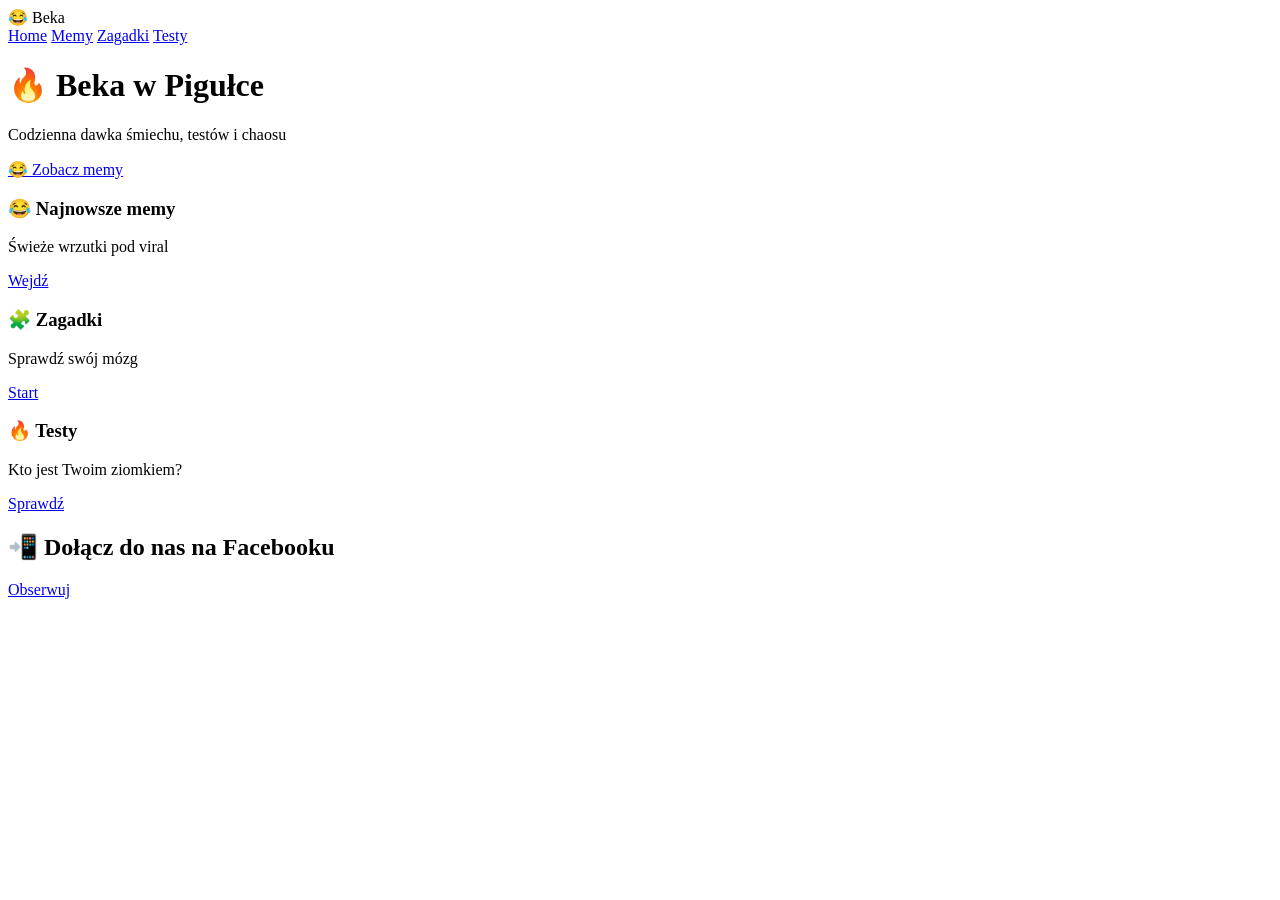
==== index.html @ a9243039 "Add files via upload" ====
<!DOCTYPE html>
<html lang="pl">
<head>
<meta charset="UTF-8">
<meta name="viewport" content="width=device-width, initial-scale=1.0">
<title>Beka w Pigułce</title>
<link rel="stylesheet" href="css/style.css">
<link href="https://fonts.googleapis.com/css2?family=Poppins:wght@300;500;700&display=swap" rel="stylesheet">
</head>
<body>

<nav>
    <div class="logo">😂 Beka</div>
    <div class="menu">
        <a href="index.html">Home</a>
        <a href="memy.html">Memy</a>
        <a href="zagadki.html">Zagadki</a>
        <a href="testy.html">Testy</a>
    </div>
</nav>

<header class="hero">
    <h1>🔥 Beka w Pigułce</h1>
    <p>Codzienna dawka śmiechu, testów i chaosu</p>
    <a href="memy.html" class="btn">😂 Zobacz memy</a>
</header>

<section class="container grid">
    <div class="card">
        <h3>😂 Najnowsze memy</h3>
        <p>Świeże wrzutki pod viral</p>
        <a href="memy.html" class="btn">Wejdź</a>
    </div>

    <div class="card">
        <h3>🧩 Zagadki</h3>
        <p>Sprawdź swój mózg</p>
        <a href="zagadki.html" class="btn">Start</a>
    </div>

    <div class="card">
        <h3>🔥 Testy</h3>
        <p>Kto jest Twoim ziomkiem?</p>
        <a href="testy.html" class="btn">Sprawdź</a>
    </div>
</section>

<section class="cta">
    <h2>📲 Dołącz do nas na Facebooku</h2>
    <a href="#" class="btn big">Obserwuj</a>
</section>

<script src="js/app.js"></script>
</body>
</html>
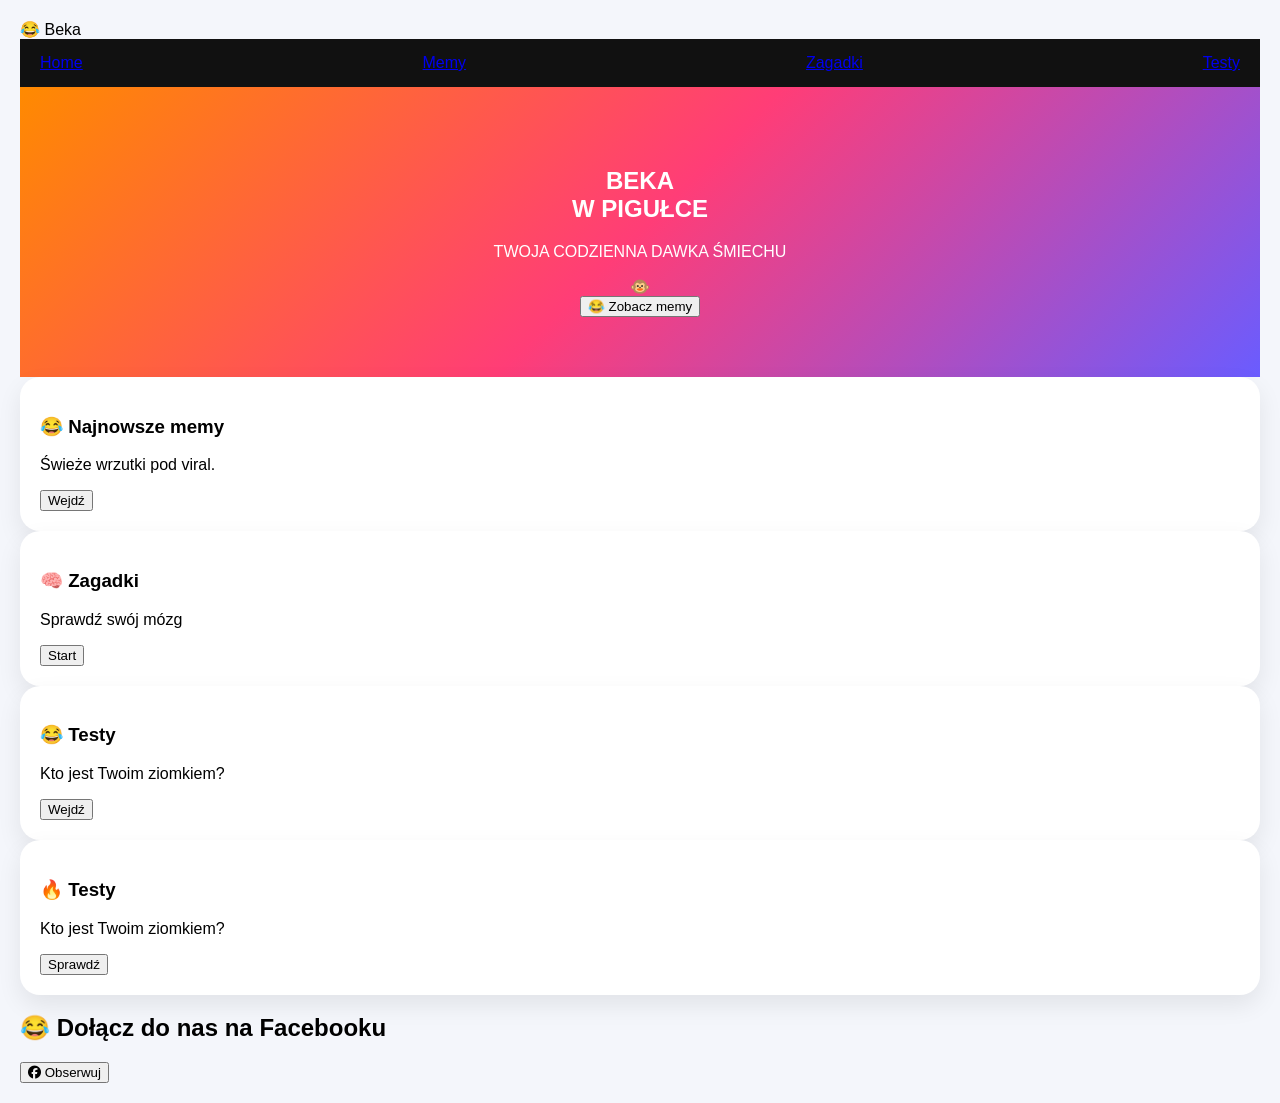
==== commit 20b9182c: "Update index.html" ====
--- a/index.html
+++ b/index.html
@@ -1,55 +1,86 @@
 <!DOCTYPE html>
 <html lang="pl">
 <head>
-<meta charset="UTF-8">
-<meta name="viewport" content="width=device-width, initial-scale=1.0">
-<title>Beka w Pigułce</title>
-<link rel="stylesheet" href="css/style.css">
-<link href="https://fonts.googleapis.com/css2?family=Poppins:wght@300;500;700&display=swap" rel="stylesheet">
+  <meta charset="UTF-8" />
+  <meta name="viewport" content="width=device-width, initial-scale=1.0"/>
+  <title>Beka w Pigułce</title>
+  <link rel="stylesheet" href="style.css" />
+  <link href="https://cdnjs.cloudflare.com/ajax/libs/font-awesome/6.6.0/css/all.min.css" rel="stylesheet">
 </head>
 <body>
+  <!-- Tło z gradientem i gwiazdkami -->
+  <div class="background"></div>
 
-<nav>
-    <div class="logo">😂 Beka</div>
-    <div class="menu">
-        <a href="index.html">Home</a>
-        <a href="memy.html">Memy</a>
-        <a href="zagadki.html">Zagadki</a>
-        <a href="testy.html">Testy</a>
-    </div>
-</nav>
+  <div class="container">
+    <!-- Nagłówek -->
+    <header>
+      <div class="top-bar">
+        <div class="logo">
+          <span class="emoji">😂</span>
+          <span class="title">Beka</span>
+        </div>
+        <nav>
+          <a href="#" class="active">Home</a>
+          <a href="#">Memy</a>
+          <a href="#">Zagadki</a>
+          <a href="#">Testy</a>
+        </nav>
+      </div>
+    </header>
 
-<header class="hero">
-    <h1>🔥 Beka w Pigułce</h1>
-    <p>Codzienna dawka śmiechu, testów i chaosu</p>
-    <a href="memy.html" class="btn">😂 Zobacz memy</a>
-</header>
+    <!-- Baner główny -->
+    <section class="hero">
+      <div class="hero-content">
+        <h1>BEKA<br><span class="highlight">W PIGUŁCE</span></h1>
+        <p class="subtitle">TWOJA CODZIENNA DAWKA ŚMIECHU</p>
+        
+        <div class="monkey-container">
+          <!-- Tu możesz wstawić obrazek małpki lub użyć emoji/ikony -->
+          <div class="monkey">🐵</div>
+        </div>
 
-<section class="container grid">
-    <div class="card">
+        <button class="btn-primary" onclick="showMemes()">
+          <span class="emoji">😂</span> Zobacz memy
+        </button>
+      </div>
+    </section>
+
+    <!-- Kafelki -->
+    <section class="cards">
+      <div class="card">
         <h3>😂 Najnowsze memy</h3>
-        <p>Świeże wrzutki pod viral</p>
-        <a href="memy.html" class="btn">Wejdź</a>
-    </div>
+        <p>Świeże wrzutki pod viral.</p>
+        <button class="btn-yellow" onclick="showMemes()">Wejdź</button>
+      </div>
 
-    <div class="card">
-        <h3>🧩 Zagadki</h3>
+      <div class="card">
+        <h3>🧠 Zagadki</h3>
         <p>Sprawdź swój mózg</p>
-        <a href="zagadki.html" class="btn">Start</a>
-    </div>
+        <button class="btn-purple" onclick="startRiddles()">Start</button>
+      </div>
 
-    <div class="card">
+      <div class="card">
+        <h3>😂 Testy</h3>
+        <p>Kto jest Twoim ziomkiem?</p>
+        <button class="btn-yellow" onclick="startTest()">Wejdź</button>
+      </div>
+
+      <div class="card">
         <h3>🔥 Testy</h3>
         <p>Kto jest Twoim ziomkiem?</p>
-        <a href="testy.html" class="btn">Sprawdź</a>
-    </div>
-</section>
+        <button class="btn-orange" onclick="startTest()">Sprawdź</button>
+      </div>
+    </section>
 
-<section class="cta">
-    <h2>📲 Dołącz do nas na Facebooku</h2>
-    <a href="#" class="btn big">Obserwuj</a>
-</section>
+    <!-- Facebook -->
+    <section class="facebook">
+      <h2>😂 Dołącz do nas na Facebooku</h2>
+      <button class="btn-fb" onclick="window.open('https://facebook.com', '_blank')">
+        <i class="fab fa-facebook"></i> Obserwuj
+      </button>
+    </section>
+  </div>
 
-<script src="js/app.js"></script>
+  <script src="script.js"></script>
 </body>
 </html>
--- a/style.css
+++ b/style.css
@@ -0,0 +1,67 @@
+body {
+    margin: 0;
+    font-family: 'Poppins', sans-serif;
+    background: #f4f6fb;
+}
+
+nav {
+    display: flex;
+    justify-content: space-between;
+    padding: 15px 20px;
+    background: #111;
+    color: white;
+}
+
+.menu a {
+    color: white;
+    margin-left: 15px;
+    text-decoration: none;
+}
+
+.hero {
+    text-align: center;
+    padding: 60px 20px;
+    color: white;
+    background: linear-gradient(135deg,#ff8a00,#ff3d77,#6a5cff);
+}
+
+.container {
+    padding: 20px;
+}
+
+.grid {
+    display: grid;
+    grid-template-columns: repeat(auto-fit,minmax(250px,1fr));
+    gap: 20px;
+}
+
+.card {
+    background: white;
+    padding: 20px;
+    border-radius: 20px;
+    box-shadow: 0 10px 25px rgba(0,0,0,0.08);
+    transition: .3s;
+}
+
+.card:hover {
+    transform: translateY(-5px);
+}
+
+.btn {
+    display: inline-block;
+    margin-top: 10px;
+    padding: 10px 20px;
+    border-radius: 25px;
+    background: #ff3d77;
+    color: white;
+    text-decoration: none;
+}
+
+.btn.big {
+    font-size: 18px;
+}
+
+.cta {
+    text-align: center;
+    padding: 40px;
+}
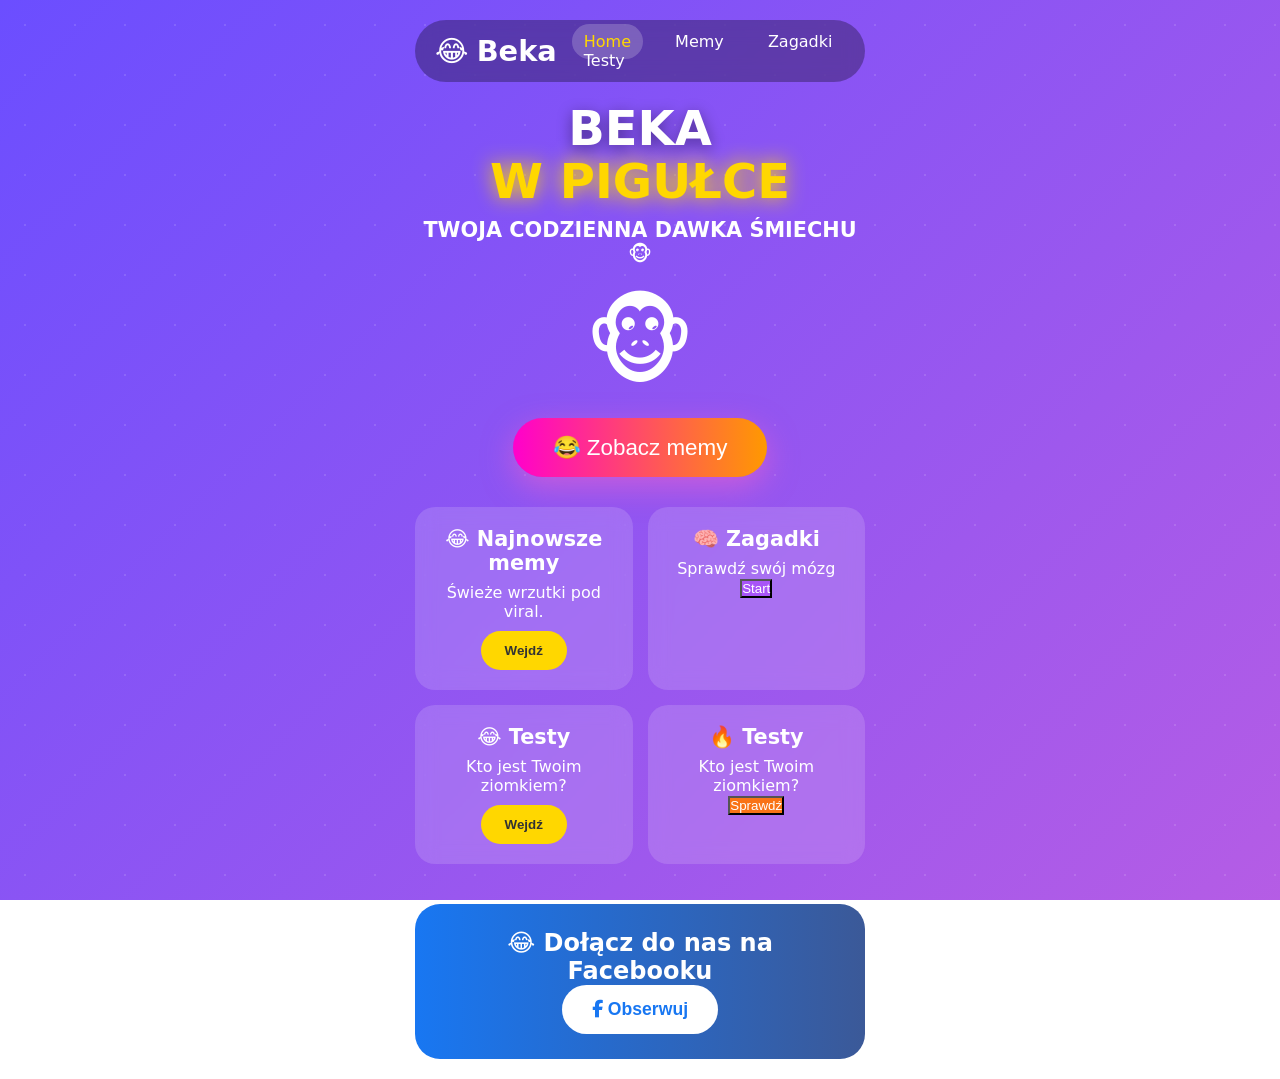
==== commit b99da71b: "Update index.html" ====
--- a/index.html
+++ b/index.html
@@ -6,78 +6,130 @@
   <title>Beka w Pigułce</title>
   <link rel="stylesheet" href="style.css" />
   <link href="https://cdnjs.cloudflare.com/ajax/libs/font-awesome/6.6.0/css/all.min.css" rel="stylesheet">
+  <style>
+    /* Dodatkowe style dla nawigacji i sekcji */
+    .section { display: none; }
+    .section.active { display: block; }
+    
+    .nav a {
+      cursor: pointer;
+      padding: 8px 12px;
+      border-radius: 20px;
+      transition: all 0.3s;
+    }
+    .nav a.active {
+      background: rgba(255,255,255,0.2);
+      color: #ffd700;
+    }
+
+    .meme-grid {
+      display: grid;
+      grid-template-columns: repeat(auto-fill, minmax(140px, 1fr));
+      gap: 12px;
+      margin-top: 15px;
+    }
+    .meme-card {
+      background: rgba(255,255,255,0.1);
+      border-radius: 16px;
+      overflow: hidden;
+      text-align: center;
+      padding: 8px;
+    }
+    .meme-card img {
+      width: 100%;
+      border-radius: 12px;
+    }
+  </style>
 </head>
 <body>
-  <!-- Tło z gradientem i gwiazdkami -->
   <div class="background"></div>
 
   <div class="container">
-    <!-- Nagłówek -->
+    <!-- Top Navigation -->
     <header>
       <div class="top-bar">
         <div class="logo">
           <span class="emoji">😂</span>
           <span class="title">Beka</span>
         </div>
-        <nav>
-          <a href="#" class="active">Home</a>
-          <a href="#">Memy</a>
-          <a href="#">Zagadki</a>
-          <a href="#">Testy</a>
+        <nav class="nav">
+          <a onclick="switchTab(0)" class="active">Home</a>
+          <a onclick="switchTab(1)">Memy</a>
+          <a onclick="switchTab(2)">Zagadki</a>
+          <a onclick="switchTab(3)">Testy</a>
         </nav>
       </div>
     </header>
 
-    <!-- Baner główny -->
-    <section class="hero">
-      <div class="hero-content">
+    <!-- HOME -->
+    <section id="home" class="section active">
+      <div class="hero">
         <h1>BEKA<br><span class="highlight">W PIGUŁCE</span></h1>
-        <p class="subtitle">TWOJA CODZIENNA DAWKA ŚMIECHU</p>
-        
-        <div class="monkey-container">
-          <!-- Tu możesz wstawić obrazek małpki lub użyć emoji/ikony -->
-          <div class="monkey">🐵</div>
+        <p class="subtitle">TWOJA CODZIENNA DAWKA ŚMIECHU 🐵</p>
+        <div class="monkey">🐵</div>
+        <button class="btn-primary" onclick="switchTab(1)">
+          <span class="emoji">😂</span> Zobacz memy
+        </button>
+      </div>
+
+      <div class="cards">
+        <div class="card" onclick="switchTab(1)">
+          <h3>😂 Najnowsze memy</h3>
+          <p>Świeże wrzutki pod viral.</p>
+          <button class="btn-yellow">Wejdź</button>
         </div>
+        <div class="card" onclick="switchTab(2)">
+          <h3>🧠 Zagadki</h3>
+          <p>Sprawdź swój mózg</p>
+          <button class="btn-purple">Start</button>
+        </div>
+        <div class="card" onclick="switchTab(3)">
+          <h3>😂 Testy</h3>
+          <p>Kto jest Twoim ziomkiem?</p>
+          <button class="btn-yellow">Wejdź</button>
+        </div>
+        <div class="card" onclick="switchTab(3)">
+          <h3>🔥 Testy</h3>
+          <p>Kto jest Twoim ziomkiem?</p>
+          <button class="btn-orange">Sprawdź</button>
+        </div>
+      </div>
 
-        <button class="btn-primary" onclick="showMemes()">
-          <span class="emoji">😂</span> Zobacz memy
+      <div class="facebook">
+        <h2>😂 Dołącz do nas na Facebooku</h2>
+        <button class="btn-fb" onclick="window.open('https://www.facebook.com', '_blank')">
+          <i class="fab fa-facebook-f"></i> Obserwuj
         </button>
       </div>
     </section>
 
-    <!-- Kafelki -->
-    <section class="cards">
-      <div class="card">
-        <h3>😂 Najnowsze memy</h3>
-        <p>Świeże wrzutki pod viral.</p>
-        <button class="btn-yellow" onclick="showMemes()">Wejdź</button>
-      </div>
-
-      <div class="card">
-        <h3>🧠 Zagadki</h3>
-        <p>Sprawdź swój mózg</p>
-        <button class="btn-purple" onclick="startRiddles()">Start</button>
-      </div>
-
-      <div class="card">
-        <h3>😂 Testy</h3>
-        <p>Kto jest Twoim ziomkiem?</p>
-        <button class="btn-yellow" onclick="startTest()">Wejdź</button>
-      </div>
-
-      <div class="card">
-        <h3>🔥 Testy</h3>
-        <p>Kto jest Twoim ziomkiem?</p>
-        <button class="btn-orange" onclick="startTest()">Sprawdź</button>
+    <!-- MEMY -->
+    <section id="memy" class="section">
+      <h2 style="text-align:center; margin:20px 0;">😂 Najnowsze Memy</h2>
+      <div class="meme-grid" id="memeGrid">
+        <!-- Memes will be added by JS -->
       </div>
     </section>
 
-    <!-- Facebook -->
-    <section class="facebook">
-      <h2>😂 Dołącz do nas na Facebooku</h2>
-      <button class="btn-fb" onclick="window.open('https://facebook.com', '_blank')">
-        <i class="fab fa-facebook"></i> Obserwuj
-      </button>
+    <!-- ZAGADKI -->
+    <section id="zagadki" class="section">
+      <h2 style="text-align:center; margin:20px 0;">🧠 Zagadki</h2>
+      <div class="card" style="margin:15px auto; max-width:400px;">
+        <h3 id="riddleQuestion">Ładowanie zagadki...</h3>
+        <button onclick="showAnswer()" style="margin-top:15px;">Pokaż odpowiedź</button>
+        <p id="riddleAnswer" style="margin-top:15px; display:none; font-weight:bold;"></p>
+        <button onclick="nextRiddle()" style="margin-top:10px;">Następna zagadka</button>
+      </div>
+    </section>
+
+    <!-- TESTY -->
+    <section id="testy" class="section">
+      <h2 style="text-align:center; margin:20px 0;">🔥 Testy</h2>
+      <div class="card" style="margin:15px auto; max-width:400px; text-align:center;">
+        <h3>Kto jest Twoim prawdziwym ziomkiem?</h3>
+        <p style="margin:20px 0;">Zacznij test (prosty quiz 3 pytania)</p>
+        <button onclick="startQuiz()" class="btn-orange" style="padding:15px 40px; font-size:1.2rem;">Rozpocznij Test</button>
+      </div>
     </section>
   </div>
 
--- a/style.css
+++ b/style.css
@@ -1,67 +1,184 @@
-body {
-    margin: 0;
-    font-family: 'Poppins', sans-serif;
-    background: #f4f6fb;
+* {
+  margin: 0;
+  padding: 0;
+  box-sizing: border-box;
 }
 
-nav {
-    display: flex;
-    justify-content: space-between;
-    padding: 15px 20px;
-    background: #111;
-    color: white;
+body {
+  font-family: 'Segoe UI', system-ui, sans-serif;
+  color: white;
+  min-height: 100vh;
+  overflow-x: hidden;
 }
 
-.menu a {
-    color: white;
-    margin-left: 15px;
-    text-decoration: none;
+.background {
+  position: fixed;
+  top: 0; left: 0;
+  width: 100%; height: 100%;
+  background: linear-gradient(135deg, #6b4eff, #ff6bcb, #ffd700);
+  z-index: -1;
+  background-size: 400% 400%;
+  animation: gradient 15s ease infinite;
 }
 
-.hero {
-    text-align: center;
-    padding: 60px 20px;
-    color: white;
-    background: linear-gradient(135deg,#ff8a00,#ff3d77,#6a5cff);
+@keyframes gradient {
+  0% { background-position: 0% 50%; }
+  50% { background-position: 100% 50%; }
+  100% { background-position: 0% 50%; }
+}
+
+/* Dodatkowe gwiazdki */
+.background::before {
+  content: '';
+  position: absolute;
+  top: 0; left: 0;
+  width: 100%; height: 100%;
+  background: radial-gradient(circle, rgba(255,255,255,0.3) 1px, transparent 1px);
+  background-size: 50px 50px;
+  opacity: 0.4;
 }
 
 .container {
-    padding: 20px;
+  max-width: 480px;
+  margin: 0 auto;
+  padding: 20px 15px;
+  position: relative;
+  z-index: 2;
 }
 
-.grid {
-    display: grid;
-    grid-template-columns: repeat(auto-fit,minmax(250px,1fr));
-    gap: 20px;
+/* Top bar */
+.top-bar {
+  display: flex;
+  align-items: center;
+  justify-content: space-between;
+  background: rgba(0,0,0,0.3);
+  backdrop-filter: blur(10px);
+  padding: 12px 20px;
+  border-radius: 9999px;
+  margin-bottom: 20px;
+}
+
+.logo {
+  display: flex;
+  align-items: center;
+  font-size: 1.8rem;
+  font-weight: bold;
+}
+
+.title { margin-left: 8px; }
+
+nav a {
+  color: white;
+  text-decoration: none;
+  margin-left: 15px;
+  font-weight: 500;
+}
+
+nav a.active { color: #ffd700; }
+
+/* Hero */
+.hero {
+  text-align: center;
+  margin-bottom: 30px;
+}
+
+.hero h1 {
+  font-size: 3rem;
+  line-height: 1.1;
+  text-shadow: 0 4px 15px rgba(0,0,0,0.4);
+}
+
+.highlight {
+  color: #ffd700;
+  text-shadow: 0 0 20px #ffd700;
+}
+
+.subtitle {
+  font-size: 1.3rem;
+  margin: 10px 0 20px;
+  font-weight: 600;
+}
+
+.monkey {
+  font-size: 6rem;
+  margin: 20px 0;
+  animation: bounce 2s infinite;
+}
+
+@keyframes bounce {
+  0%, 100% { transform: translateY(0); }
+  50% { transform: translateY(-20px); }
+}
+
+.btn-primary {
+  background: linear-gradient(90deg, #ff00cc, #ff9900);
+  color: white;
+  border: none;
+  padding: 16px 40px;
+  font-size: 1.4rem;
+  border-radius: 50px;
+  cursor: pointer;
+  box-shadow: 0 10px 30px rgba(255, 100, 200, 0.5);
+  transition: all 0.3s;
+}
+
+.btn-primary:hover {
+  transform: scale(1.08);
+  box-shadow: 0 15px 40px rgba(255, 100, 200, 0.7);
+}
+
+/* Karty */
+.cards {
+  display: grid;
+  grid-template-columns: 1fr 1fr;
+  gap: 15px;
+  margin-bottom: 40px;
 }
 
 .card {
-    background: white;
-    padding: 20px;
-    border-radius: 20px;
-    box-shadow: 0 10px 25px rgba(0,0,0,0.08);
-    transition: .3s;
+  background: rgba(255,255,255,0.15);
+  backdrop-filter: blur(10px);
+  border-radius: 20px;
+  padding: 20px;
+  text-align: center;
+  transition: transform 0.3s;
 }
 
 .card:hover {
-    transform: translateY(-5px);
+  transform: translateY(-10px);
 }
 
-.btn {
-    display: inline-block;
-    margin-top: 10px;
-    padding: 10px 20px;
-    border-radius: 25px;
-    background: #ff3d77;
-    color: white;
-    text-decoration: none;
+.card h3 { margin-bottom: 8px; font-size: 1.3rem; }
+
+.btn-yellow {
+  background: #ffd700;
+  color: #333;
+  border: none;
+  padding: 12px 24px;
+  border-radius: 50px;
+  font-weight: bold;
+  cursor: pointer;
+  margin-top: 10px;
 }
 
-.btn.big {
-    font-size: 18px;
+.btn-purple { background: #a855f7; color: white; }
+.btn-orange { background: #f97316; color: white; }
+
+/* Facebook */
+.facebook {
+  text-align: center;
+  background: linear-gradient(90deg, #1877f2, #3b5998);
+  padding: 25px;
+  border-radius: 25px;
 }
 
-.cta {
-    text-align: center;
-    padding: 40px;
+.btn-fb {
+  background: white;
+  color: #1877f2;
+  font-weight: bold;
+  padding: 14px 30px;
+  border-radius: 50px;
+  border: none;
+  font-size: 1.1rem;
+  cursor: pointer;
 }
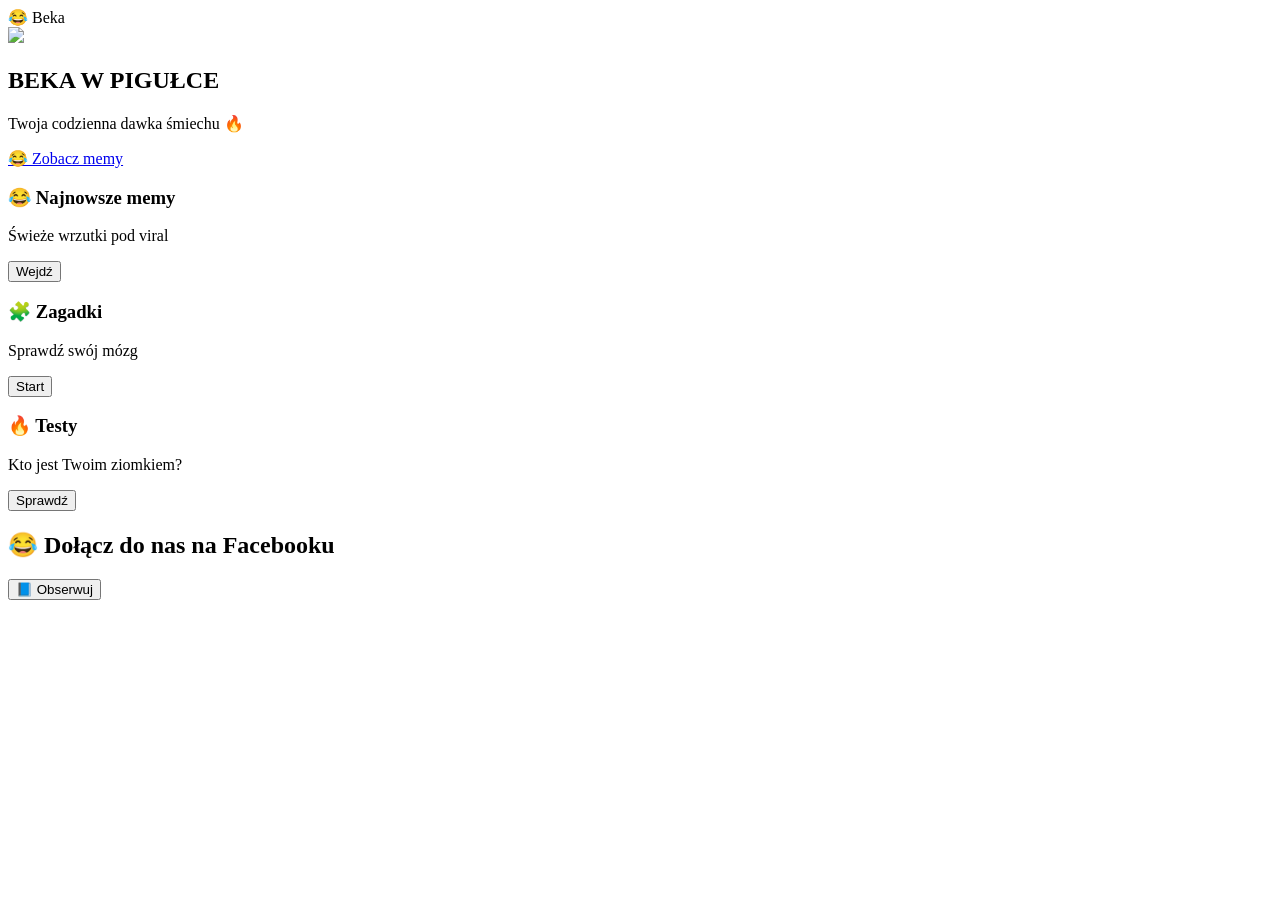
==== commit 74f8c5ae: "Refactor index.html structure and styles" ====
--- a/index.html
+++ b/index.html
@@ -1,138 +1,60 @@
 <!DOCTYPE html>
 <html lang="pl">
 <head>
-  <meta charset="UTF-8" />
-  <meta name="viewport" content="width=device-width, initial-scale=1.0"/>
-  <title>Beka w Pigułce</title>
-  <link rel="stylesheet" href="style.css" />
-  <link href="https://cdnjs.cloudflare.com/ajax/libs/font-awesome/6.6.0/css/all.min.css" rel="stylesheet">
-  <style>
-    /* Dodatkowe style dla nawigacji i sekcji */
-    .section { display: none; }
-    .section.active { display: block; }
+<meta charset="UTF-8">
+<meta name="viewport" content="width=device-width, initial-scale=1.0">
+<title>Beka w Pigułce</title>
+
+<link rel="stylesheet" href="css/style.css">
+<link href="https://fonts.googleapis.com/css2?family=Poppins:wght@400;600;800&display=swap" rel="stylesheet">
+</head>
+
+<body>
+
+<!-- NAV -->
+<div class="nav">
+    😂 Beka
+</div>
+
+<!-- HERO -->
+<section class="hero">
+    <img src="assets/banner.jpg" class="banner">
     
-    .nav a {
-      cursor: pointer;
-      padding: 8px 12px;
-      border-radius: 20px;
-      transition: all 0.3s;
-    }
-    .nav a.active {
-      background: rgba(255,255,255,0.2);
-      color: #ffd700;
-    }
+    <h1>BEKA W PIGUŁCE</h1>
+    <p>Twoja codzienna dawka śmiechu 🔥</p>
 
-    .meme-grid {
-      display: grid;
-      grid-template-columns: repeat(auto-fill, minmax(140px, 1fr));
-      gap: 12px;
-      margin-top: 15px;
-    }
-    .meme-card {
-      background: rgba(255,255,255,0.1);
-      border-radius: 16px;
-      overflow: hidden;
-      text-align: center;
-      padding: 8px;
-    }
-    .meme-card img {
-      width: 100%;
-      border-radius: 12px;
-    }
-  </style>
-</head>
-<body>
-  <div class="background"></div>
+    <a href="#" class="main-btn">😂 Zobacz memy</a>
+</section>
 
-  <div class="container">
-    <!-- Top Navigation -->
-    <header>
-      <div class="top-bar">
-        <div class="logo">
-          <span class="emoji">😂</span>
-          <span class="title">Beka</span>
-        </div>
-        <nav class="nav">
-          <a onclick="switchTab(0)" class="active">Home</a>
-          <a onclick="switchTab(1)">Memy</a>
-          <a onclick="switchTab(2)">Zagadki</a>
-          <a onclick="switchTab(3)">Testy</a>
-        </nav>
-      </div>
-    </header>
+<!-- GRID -->
+<section class="grid">
 
-    <!-- HOME -->
-    <section id="home" class="section active">
-      <div class="hero">
-        <h1>BEKA<br><span class="highlight">W PIGUŁCE</span></h1>
-        <p class="subtitle">TWOJA CODZIENNA DAWKA ŚMIECHU 🐵</p>
-        <div class="monkey">🐵</div>
-        <button class="btn-primary" onclick="switchTab(1)">
-          <span class="emoji">😂</span> Zobacz memy
-        </button>
-      </div>
+    <div class="card">
+        <h3>😂 Najnowsze memy</h3>
+        <p>Świeże wrzutki pod viral</p>
+        <button class="btn">Wejdź</button>
+    </div>
 
-      <div class="cards">
-        <div class="card" onclick="switchTab(1)">
-          <h3>😂 Najnowsze memy</h3>
-          <p>Świeże wrzutki pod viral.</p>
-          <button class="btn-yellow">Wejdź</button>
-        </div>
-        <div class="card" onclick="switchTab(2)">
-          <h3>🧠 Zagadki</h3>
-          <p>Sprawdź swój mózg</p>
-          <button class="btn-purple">Start</button>
-        </div>
-        <div class="card" onclick="switchTab(3)">
-          <h3>😂 Testy</h3>
-          <p>Kto jest Twoim ziomkiem?</p>
-          <button class="btn-yellow">Wejdź</button>
-        </div>
-        <div class="card" onclick="switchTab(3)">
-          <h3>🔥 Testy</h3>
-          <p>Kto jest Twoim ziomkiem?</p>
-          <button class="btn-orange">Sprawdź</button>
-        </div>
-      </div>
+    <div class="card">
+        <h3>🧩 Zagadki</h3>
+        <p>Sprawdź swój mózg</p>
+        <button class="btn purple">Start</button>
+    </div>
 
-      <div class="facebook">
-        <h2>😂 Dołącz do nas na Facebooku</h2>
-        <button class="btn-fb" onclick="window.open('https://www.facebook.com', '_blank')">
-          <i class="fab fa-facebook-f"></i> Obserwuj
-        </button>
-      </div>
-    </section>
+    <div class="card">
+        <h3>🔥 Testy</h3>
+        <p>Kto jest Twoim ziomkiem?</p>
+        <button class="btn orange">Sprawdź</button>
+    </div>
 
-    <!-- MEMY -->
-    <section id="memy" class="section">
-      <h2 style="text-align:center; margin:20px 0;">😂 Najnowsze Memy</h2>
-      <div class="meme-grid" id="memeGrid">
-        <!-- Memes will be added by JS -->
-      </div>
-    </section>
+</section>
 
-    <!-- ZAGADKI -->
-    <section id="zagadki" class="section">
-      <h2 style="text-align:center; margin:20px 0;">🧠 Zagadki</h2>
-      <div class="card" style="margin:15px auto; max-width:400px;">
-        <h3 id="riddleQuestion">Ładowanie zagadki...</h3>
-        <button onclick="showAnswer()" style="margin-top:15px;">Pokaż odpowiedź</button>
-        <p id="riddleAnswer" style="margin-top:15px; display:none; font-weight:bold;"></p>
-        <button onclick="nextRiddle()" style="margin-top:10px;">Następna zagadka</button>
-      </div>
-    </section>
+<!-- CTA -->
+<section class="cta">
+    <h2>😂 Dołącz do nas na Facebooku</h2>
+    <button class="fb-btn">📘 Obserwuj</button>
+</section>
 
-    <!-- TESTY -->
-    <section id="testy" class="section">
-      <h2 style="text-align:center; margin:20px 0;">🔥 Testy</h2>
-      <div class="card" style="margin:15px auto; max-width:400px; text-align:center;">
-        <h3>Kto jest Twoim prawdziwym ziomkiem?</h3>
-        <p style="margin:20px 0;">Zacznij test (prosty quiz 3 pytania)</p>
-        <button onclick="startQuiz()" class="btn-orange" style="padding:15px 40px; font-size:1.2rem;">Rozpocznij Test</button>
-      </div>
-    </section>
-  </div>
-
-  <script src="script.js"></script>
+<script src="js/app.js"></script>
 </body>
 </html>
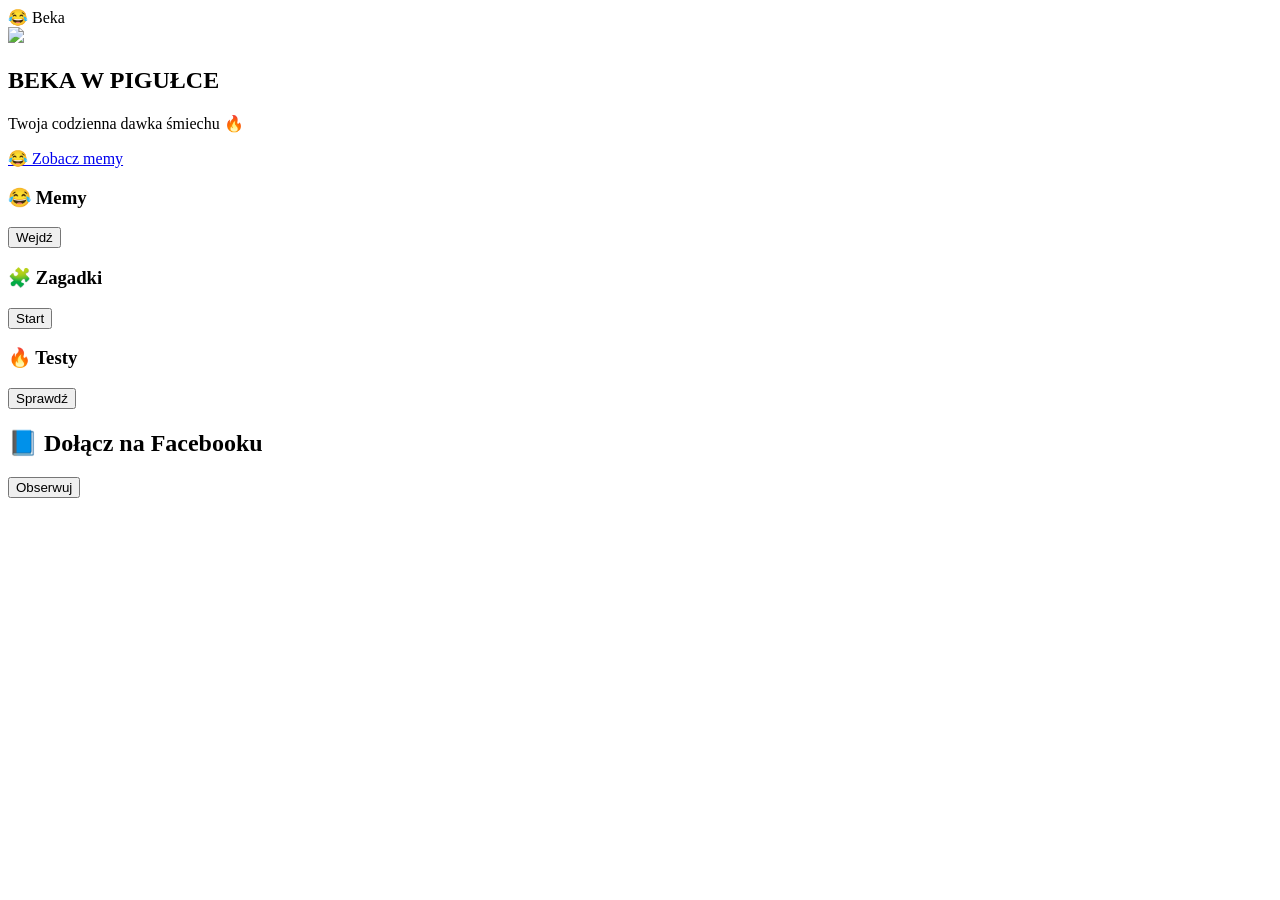
==== commit 38b486c3: "Add initial HTML structure for the website" ====
--- a/index.html
+++ b/index.html
@@ -4,57 +4,27 @@
 <meta charset="UTF-8">
 <meta name="viewport" content="width=device-width, initial-scale=1.0">
 <title>Beka w Pigułce</title>
-
 <link rel="stylesheet" href="css/style.css">
 <link href="https://fonts.googleapis.com/css2?family=Poppins:wght@400;600;800&display=swap" rel="stylesheet">
 </head>
-
 <body>
-
-<!-- NAV -->
-<div class="nav">
-    😂 Beka
-</div>
-
-<!-- HERO -->
+<div class="nav">😂 Beka</div>
 <section class="hero">
-    <img src="assets/banner.jpg" class="banner">
-    
-    <h1>BEKA W PIGUŁCE</h1>
-    <p>Twoja codzienna dawka śmiechu 🔥</p>
-
-    <a href="#" class="main-btn">😂 Zobacz memy</a>
+<img src="assets/banner.jpg" class="banner">
+<h1>BEKA W PIGUŁCE</h1>
+<p>Twoja codzienna dawka śmiechu 🔥</p>
+<a href="#" class="main-btn">😂 Zobacz memy</a>
 </section>
-
-<!-- GRID -->
 <section class="grid">
-
-    <div class="card">
-        <h3>😂 Najnowsze memy</h3>
-        <p>Świeże wrzutki pod viral</p>
-        <button class="btn">Wejdź</button>
-    </div>
-
-    <div class="card">
-        <h3>🧩 Zagadki</h3>
-        <p>Sprawdź swój mózg</p>
-        <button class="btn purple">Start</button>
-    </div>
-
-    <div class="card">
-        <h3>🔥 Testy</h3>
-        <p>Kto jest Twoim ziomkiem?</p>
-        <button class="btn orange">Sprawdź</button>
-    </div>
-
+<div class="card"><h3>😂 Memy</h3><button class="btn">Wejdź</button></div>
+<div class="card"><h3>🧩 Zagadki</h3><button class="btn purple">Start</button></div>
+<div class="card"><h3>🔥 Testy</h3><button class="btn orange">Sprawdź</button></div>
 </section>
-
-<!-- CTA -->
 <section class="cta">
-    <h2>😂 Dołącz do nas na Facebooku</h2>
-    <button class="fb-btn">📘 Obserwuj</button>
+<h2>📘 Dołącz na Facebooku</h2>
+<button class="fb-btn">Obserwuj</button>
 </section>
-
 <script src="js/app.js"></script>
 </body>
 </html>
+
